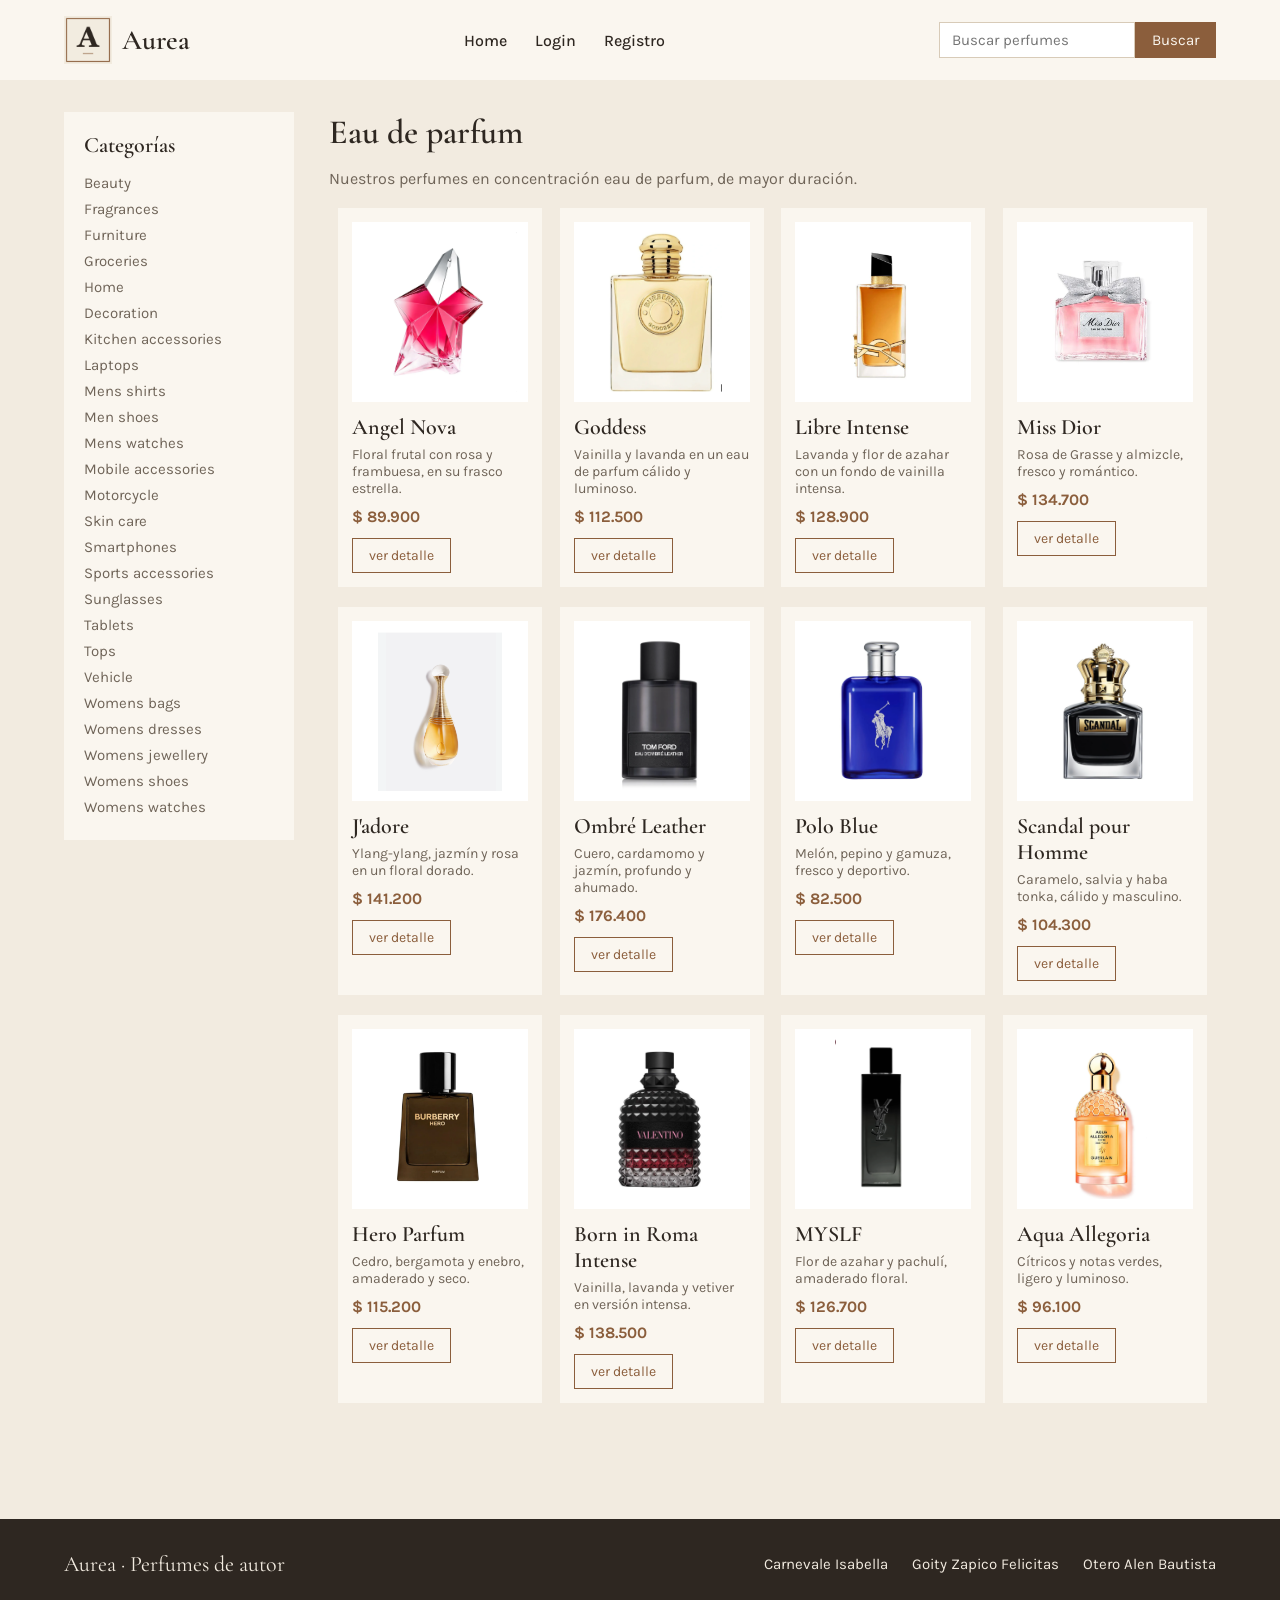
==== category.html @ e2be3e42 "correccion errores" ====
<!DOCTYPE html>
<html lang="es">
<head>
  <meta charset="UTF-8">
  <meta name="viewport" content="width=device-width, initial-scale=1.0">
  <title>Eau de parfum - Aurea</title>
  <link rel="preconnect" href="https://fonts.googleapis.com">
  <link rel="preconnect" href="https://fonts.gstatic.com" crossorigin>
  <link href="https://fonts.googleapis.com/css2?family=Cormorant+Garamond:wght@500;600&family=Karla:wght@400;500;700&display=swap" rel="stylesheet">
  <link rel="stylesheet" href="./css/styles.css">
</head>
<body>

  <header class="cabecera">
    <div class="contenedor">
      <a href="index.html" class="logo">
        <img src="./img/logo.jpg" alt="Logo de Aurea">
        <span class="logo-texto">Aurea</span>
      </a>
      <nav>
        <ul class="menu">
          <li><a href="./index.html">Home</a></li>
          <li><a href="./login.html">Login</a></li>
          <li><a href="./register.html">Registro</a></li>
        </ul>
      </nav>
      <form class="buscador" action="./search-results.html" method="get" value="">
        <input type="text" name="busqueda" placeholder="Buscar perfumes">
        <button type="submit">Buscar</button>
      </form>
    </div>
  </header>

  <div class="contenedor cuerpo">

    <aside class="categorias">
      <h2>Categorías</h2>
      <ul>
        <li><a href="./category.html">Beauty</a></li>
        <li><a href="./category.html">Fragrances</a></li>
        <li><a href="./category.html">Furniture</a></li>
        <li><a href="./category.html">Groceries</a></li>
        <li><a href="./category.html">Home</a></li>
        <li><a href="./category.html">Decoration</a></li>
        <li><a href="./category.html">Kitchen accessories</a></li>
        <li><a href="./category.html">Laptops</a></li>
        <li><a href="./category.html">Mens shirts</a></li>
        <li><a href="./category.html">Men shoes</a></li>
        <li><a href="./category.html">Mens watches</a></li>
        <li><a href="./category.html">Mobile accessories</a></li>
        <li><a href="./category.html">Motorcycle</a></li>
        <li><a href="./category.html">Skin care</a></li>
        <li><a href="./category.html">Smartphones</a></li>
        <li><a href="./category.html">Sports accessories</a></li>
        <li><a href="./category.html">Sunglasses</a></li>
        <li><a href="./category.html">Tablets</a></li>
        <li><a href="./category.html">Tops</a></li>
        <li><a href="./category.html">Vehicle</a></li>
        <li><a href="./category.html">Womens bags</a></li>
        <li><a href="./category.html">Womens dresses</a></li>
        <li><a href="./category.html">Womens jewellery</a></li>
        <li><a href="./category.html">Womens shoes</a></li>
        <li><a href="./category.html">Womens watches</a></li>
      </ul>
    </aside>

    <main class="principal">

      <section class="seccion">
        <h1 class="titulo-seccion">Eau de parfum</h1>
        <p class="bajada">Nuestros perfumes en concentración eau de parfum, de mayor duración.</p>
        <div class="grilla">
          <article class="tarjeta">
            <div class="foto">
              <img src="./img/perfume-01.png" alt="Frasco de Angel Nova de Mugler">
            </div>
            <h3>Angel Nova</h3>
            <p class="descripcion">Floral frutal con rosa y frambuesa, en su frasco estrella.</p>
            <p class="precio">$ 89.900</p>
            <a href="./product.html" class="boton">ver detalle</a>
          </article>
          <article class="tarjeta">
            <div class="foto">
              <img src="./img/perfume-03.png" alt="Frasco de Goddess de Burberry">
            </div>
            <h3>Goddess</h3>
            <p class="descripcion">Vainilla y lavanda en un eau de parfum cálido y luminoso.</p>
            <p class="precio">$ 112.500</p>
            <a href="./product.html" class="boton">ver detalle</a>
          </article>
          <article class="tarjeta">
            <div class="foto">
              <img src="./img/perfume-05.png" alt="Frasco de Libre Intense de Yves Saint Laurent">
            </div>
            <h3>Libre Intense</h3>
            <p class="descripcion">Lavanda y flor de azahar con un fondo de vainilla intensa.</p>
            <p class="precio">$ 128.900</p>
            <a href="./product.html" class="boton">ver detalle</a>
          </article>
          <article class="tarjeta">
            <div class="foto">
              <img src="./img/perfume-06.png" alt="Frasco de Miss Dior de Dior">
            </div>
            <h3>Miss Dior</h3>
            <p class="descripcion">Rosa de Grasse y almizcle, fresco y romántico.</p>
            <p class="precio">$ 134.700</p>
            <a href="./product.html" class="boton">ver detalle</a>
          </article>
          <article class="tarjeta">
            <div class="foto">
              <img src="./img/perfume-09.png" alt="Frasco de J'adore de Dior">
            </div>
            <h3>J'adore</h3>
            <p class="descripcion">Ylang-ylang, jazmín y rosa en un floral dorado.</p>
            <p class="precio">$ 141.200</p>
            <a href="./product.html" class="boton">ver detalle</a>
          </article>
          <article class="tarjeta">
            <div class="foto">
              <img src="./img/perfume-12.png" alt="Frasco de Ombré Leather de Tom Ford">
            </div>
            <h3>Ombré Leather</h3>
            <p class="descripcion">Cuero, cardamomo y jazmín, profundo y ahumado.</p>
            <p class="precio">$ 176.400</p>
            <a href="./product.html" class="boton">ver detalle</a>
          </article>
          <article class="tarjeta">
            <div class="foto">
              <img src="./img/perfume-13.png" alt="Frasco de Polo Blue de Ralph Lauren">
            </div>
            <h3>Polo Blue</h3>
            <p class="descripcion">Melón, pepino y gamuza, fresco y deportivo.</p>
            <p class="precio">$ 82.500</p>
            <a href="./product.html" class="boton">ver detalle</a>
          </article>
          <article class="tarjeta">
            <div class="foto">
              <img src="./img/perfume-15.png" alt="Frasco de Scandal pour Homme de Jean Paul Gaultier">
            </div>
            <h3>Scandal pour Homme</h3>
            <p class="descripcion">Caramelo, salvia y haba tonka, cálido y masculino.</p>
            <p class="precio">$ 104.300</p>
            <a href="./product.html" class="boton">ver detalle</a>
          </article>
          <article class="tarjeta">
            <div class="foto">
              <img src="./img/perfume-17.png" alt="Frasco de Hero Parfum de Burberry">
            </div>
            <h3>Hero Parfum</h3>
            <p class="descripcion">Cedro, bergamota y enebro, amaderado y seco.</p>
            <p class="precio">$ 115.200</p>
            <a href="./product.html" class="boton">ver detalle</a>
          </article>
          <article class="tarjeta">
            <div class="foto">
              <img src="./img/perfume-18.png" alt="Frasco de Born in Roma Intense de Valentino">
            </div>
            <h3>Born in Roma Intense</h3>
            <p class="descripcion">Vainilla, lavanda y vetiver en versión intensa.</p>
            <p class="precio">$ 138.500</p>
            <a href="./product.html" class="boton">ver detalle</a>
          </article>
          <article class="tarjeta">
            <div class="foto">
              <img src="./img/perfume-19.png" alt="Frasco de MYSLF de Yves Saint Laurent">
            </div>
            <h3>MYSLF</h3>
            <p class="descripcion">Flor de azahar y pachulí, amaderado floral.</p>
            <p class="precio">$ 126.700</p>
            <a href="./product.html" class="boton">ver detalle</a>
          </article>
          <article class="tarjeta">
            <div class="foto">
              <img src="./img/perfume-20.png" alt="Frasco de Aqua Allegoria de Guerlain">
            </div>
            <h3>Aqua Allegoria</h3>
            <p class="descripcion">Cítricos y notas verdes, ligero y luminoso.</p>
            <p class="precio">$ 96.100</p>
            <a href="./product.html" class="boton">ver detalle</a>
          </article>
        </div>
      </section>

    </main>

  </div>

  <footer class="pie">
    <div class="contenedor">
      <p class="pie-marca">Aurea · Perfumes de autor</p>
      <ul class="integrantes">
        <li>Carnevale Isabella</li>
        <li>Goity Zapico Felicitas</li>
        <li>Otero Alen Bautista</li>
      </ul>
    </div>
  </footer>

</body>
</html>
---- css/styles.css ----
* {
  margin: 0;
  padding: 0;
  box-sizing: border-box;
}

body {
  font-family: "Karla", Arial, sans-serif;
  background-color: #f2ebe0;
  color: #2e2721;
  font-size: 16px;
}

a {
  text-decoration: none;
  color: #8b5e3c;
}

ul {
  list-style: none;
}

h1 {
  font-family: "Cormorant Garamond", Georgia, serif;
  font-weight: 600;
}

h2 {
  font-family: "Cormorant Garamond", Georgia, serif;
  font-weight: 600;
}

h3 {
  font-family: "Cormorant Garamond", Georgia, serif;
  font-weight: 600;
}

.contenedor {
  width: 90%;
  margin: 0 auto;
}

.cabecera {
  background-color: #faf6ef;
  padding: 16px 0px;
}

.cabecera .contenedor {
  display: flex;
  flex-wrap: wrap;
  justify-content: space-between;
  align-items: center;
}

.logo {
  display: flex;
  align-items: center;
}

.logo img {
  width: 48px;
  height: 48px;
}

.logo-texto {
  font-family: "Cormorant Garamond", Georgia, serif;
  font-size: 28px;
  font-weight: 600;
  color: #2e2721;
  margin-left: 10px;
}

.menu {
  display: flex;
}

.menu li {
  margin: 0px 14px;
}

.menu a {
  color: #2e2721;
  font-weight: 500;
}

.buscador {
  display: flex;
}

.buscador input {
  padding: 8px 12px;
  border: 1px solid #d8cbb8;
  background-color: #ffffff;
  font-family: "Karla", Arial, sans-serif;
  font-size: 15px;
}

.buscador button {
  padding: 8px 16px;
  border: 1px solid #8b5e3c;
  background-color: #8b5e3c;
  color: #faf6ef;
  font-family: "Karla", Arial, sans-serif;
  font-size: 15px;
}

.cuerpo {
  display: flex;
  align-items: flex-start;
  margin-top: 32px;
  margin-bottom: 48px;
}

.categorias {
  width: 20%;
  background-color: #faf6ef;
  padding: 20px;
}

.categorias h2 {
  font-size: 22px;
  margin-bottom: 12px;
}

.categorias a {
  display: block;
  color: #6f6458;
  padding: 4px 0px;
  font-size: 15px;
}

.principal {
  width: 77%;
  margin-left: 3%;
}

.seccion {
  margin-bottom: 48px;
}

.titulo-seccion {
  font-size: 34px;
  margin-bottom: 16px;
}

.bajada {
  color: #6f6458;
  margin-bottom: 20px;
}

.grilla {
  display: flex;
  flex-wrap: wrap;
}

.tarjeta {
  width: 23%;
  margin: 0% 1% 20px 1%;
  background-color: #faf6ef;
  padding: 14px;
}

.foto {
  display: flex;
  justify-content: center;
  align-items: center;
  height: 180px;
  background-color: #ffffff;
  padding: 10px;
  margin-bottom: 12px;
}

.foto img {
  max-width: 100%;
  max-height: 160px;
}

.tarjeta h3 {
  font-size: 22px;
  margin-bottom: 6px;
}

.descripcion {
  color: #6f6458;
  font-size: 14px;
  margin-bottom: 10px;
}

.precio {
  font-weight: 700;
  color: #8b5e3c;
  margin-bottom: 12px;
}

.boton {
  display: inline-block;
  border: 1px solid #8b5e3c;
  color: #8b5e3c;
  padding: 8px 16px;
  font-size: 14px;
}

.detalle {
  display: flex;
  flex-wrap: wrap;
  align-items: flex-start;
  margin-bottom: 48px;
}

.detalle-foto {
  width: 42%;
  background-color: #ffffff;
  padding: 24px;
}

.detalle-foto img {
  display: block;
  max-width: 100%;
  max-height: 380px;
  margin: 0 auto;
}

.detalle-info {
  width: 53%;
  margin-left: 5%;
}

.marca {
  color: #6f6458;
  font-size: 14px;
  margin-bottom: 6px;
}

.detalle-info h1 {
  font-size: 48px;
  margin-bottom: 8px;
}

.precio-grande {
  font-size: 26px;
  font-weight: 700;
  color: #8b5e3c;
  margin-bottom: 16px;
}

.detalle-info .descripcion {
  font-size: 16px;
  margin-bottom: 20px;
}

.dato {
  margin-bottom: 8px;
}

.tags {
  display: flex;
  flex-wrap: wrap;
  margin-top: 16px;
}

.tags li {
  background-color: #e8dccb;
  color: #5c3f28;
  padding: 4px 12px;
  margin-right: 8px;
  font-size: 14px;
}

.review {
  background-color: #faf6ef;
  padding: 16px 20px;
  margin-bottom: 12px;
}

.rating {
  color: #8b5e3c;
  margin-bottom: 6px;
}

.review-datos {
  color: #6f6458;
  font-size: 14px;
  margin-top: 8px;
}

.sin-resultados {
  background-color: #e8dccb;
  color: #5c3f28;
  padding: 16px 20px;
  margin-top: 12px;
}

.centrado {
  display: flex;
  justify-content: center;
  align-items: center;
  height: 560px;
}

.formulario {
  width: 55%;
  background-color: #faf6ef;
  padding: 32px;
}

.formulario label {
  display: block;
  font-size: 14px;
  color: #6f6458;
  margin-bottom: 6px;
}

.control {
  width: 100%;
  padding: 10px 12px;
  margin-bottom: 16px;
  border: 1px solid #d8cbb8;
  background-color: #ffffff;
  font-family: "Karla", Arial, sans-serif;
  font-size: 15px;
}

.check {
  display: flex;
  align-items: center;
  margin-bottom: 16px;
}

.check label {
  margin: 0px 0px 0px 8px;
}

.boton-lleno {
  display: block;
  width: 100%;
  padding: 12px;
  border: 1px solid #8b5e3c;
  background-color: #8b5e3c;
  color: #faf6ef;
  font-family: "Karla", Arial, sans-serif;
  font-size: 16px;
  margin-bottom: 14px;
}

.link-form {
  display: block;
  text-align: center;
  font-size: 15px;
}

.pie {
  background-color: #2e2721;
  color: #f2ebe0;
  padding: 32px 0px;
}

.pie .contenedor {
  display: flex;
  flex-wrap: wrap;
  justify-content: space-between;
  align-items: center;
}

.pie-marca {
  font-family: "Cormorant Garamond", Georgia, serif;
  font-size: 22px;
}

.integrantes {
  display: flex;
  flex-wrap: wrap;
}

.integrantes li {
  margin-left: 24px;
  font-size: 15px;
}

@media (max-width: 900px) {
  .tarjeta {
    width: 31.33%;
  }

  .formulario {
    width: 80%;
  }
}

@media (max-width: 600px) {
  .cabecera .contenedor {
    justify-content: center;
  }

  .menu {
    margin: 14px 0px;
  }

  .cuerpo {
    flex-wrap: wrap;
  }

  .categorias {
    width: 100%;
    margin-left: 0px;
  }
  
  .principal {
    width: 100%;
    margin-left: 0px;
  }

  .detalle-foto {
    width: 100%;
    margin-left: 0px;
  }

  .detalle-info {
    width: 100%;
    margin-left: 0px;
  }

  .formulario {
    width: 100%;
    margin-left: 0px;
  }

  .categorias {
    margin-bottom: 24px;
  }

  .tarjeta {
    width: 48%;
  }

  .foto {
    height: 130px;
  }

  .foto img {
    max-height: 110px;
  }

  .detalle-foto img {
    max-height: 260px;
  }

  .detalle-info {
    margin-top: 20px;
  }

  .centrado {
    height: auto;
    padding: 24px 0px;
  }

  .pie .contenedor {
    justify-content: center;
    text-align: center;
  }

  .integrantes {
    justify-content: center;
    margin-top: 12px;
  }

  .integrantes li {
    margin: 0px 10px;
  }
}
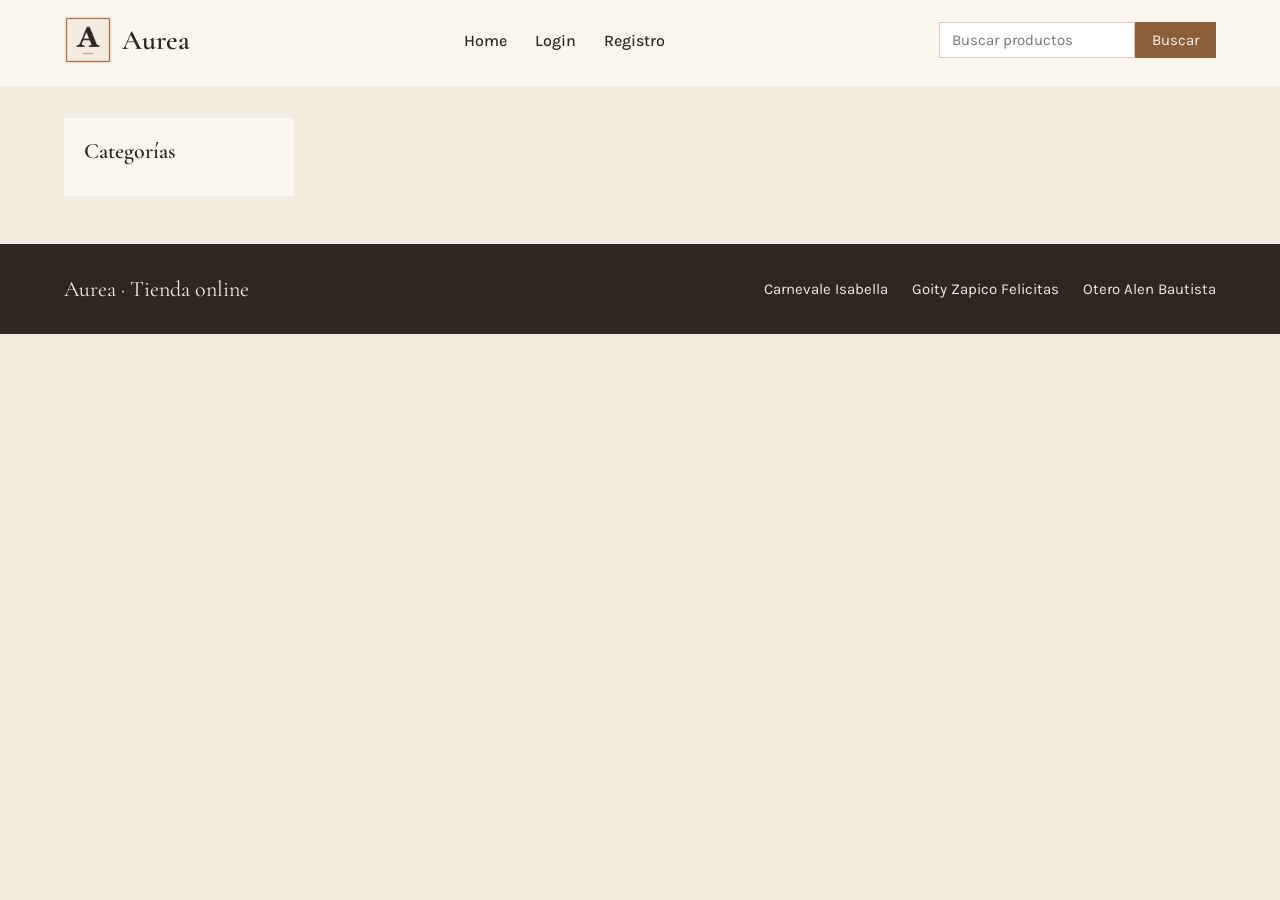
==== commit aa502673: "vacio home y categoria para cargarlas desde la api" ====
--- a/category.html
+++ b/category.html
@@ -3,7 +3,7 @@
 <head>
   <meta charset="UTF-8">
   <meta name="viewport" content="width=device-width, initial-scale=1.0">
-  <title>Eau de parfum - Aurea</title>
+  <title>Categoría - Aurea</title>
   <link rel="preconnect" href="https://fonts.googleapis.com">
   <link rel="preconnect" href="https://fonts.gstatic.com" crossorigin>
   <link href="https://fonts.googleapis.com/css2?family=Cormorant+Garamond:wght@500;600&family=Karla:wght@400;500;700&display=swap" rel="stylesheet">
@@ -19,15 +19,18 @@
       </a>
       <nav>
         <ul class="menu">
-          <li><a href="./index.html">Home</a></li>
-          <li><a href="./login.html">Login</a></li>
-          <li><a href="./register.html">Registro</a></li>
+          <li><a href="index.html">Home</a></li>
+          <li id="item-login"><a href="login.html">Login</a></li>
+          <li id="item-registro"><a href="register.html">Registro</a></li>
+          <li id="saludo">Bienvenido: <span id="email-usuario"></span></li>
+          <li id="item-logout"><a href="#" id="logout">logout</a></li>
         </ul>
       </nav>
-      <form class="buscador" action="./search-results.html" method="get" value="">
-        <input type="text" name="busqueda" placeholder="Buscar perfumes">
+      <form class="buscador" id="form-buscador" action="search-results.html" method="get">
+        <input type="text" name="busqueda" id="campo-busqueda" placeholder="Buscar productos">
         <button type="submit">Buscar</button>
       </form>
+      <p class="error error-busqueda" id="error-busqueda"></p>
     </div>
   </header>
 
@@ -35,149 +38,15 @@
 
     <aside class="categorias">
       <h2>Categorías</h2>
-      <ul>
-        <li><a href="./category.html">Beauty</a></li>
-        <li><a href="./category.html">Fragrances</a></li>
-        <li><a href="./category.html">Furniture</a></li>
-        <li><a href="./category.html">Groceries</a></li>
-        <li><a href="./category.html">Home</a></li>
-        <li><a href="./category.html">Decoration</a></li>
-        <li><a href="./category.html">Kitchen accessories</a></li>
-        <li><a href="./category.html">Laptops</a></li>
-        <li><a href="./category.html">Mens shirts</a></li>
-        <li><a href="./category.html">Men shoes</a></li>
-        <li><a href="./category.html">Mens watches</a></li>
-        <li><a href="./category.html">Mobile accessories</a></li>
-        <li><a href="./category.html">Motorcycle</a></li>
-        <li><a href="./category.html">Skin care</a></li>
-        <li><a href="./category.html">Smartphones</a></li>
-        <li><a href="./category.html">Sports accessories</a></li>
-        <li><a href="./category.html">Sunglasses</a></li>
-        <li><a href="./category.html">Tablets</a></li>
-        <li><a href="./category.html">Tops</a></li>
-        <li><a href="./category.html">Vehicle</a></li>
-        <li><a href="./category.html">Womens bags</a></li>
-        <li><a href="./category.html">Womens dresses</a></li>
-        <li><a href="./category.html">Womens jewellery</a></li>
-        <li><a href="./category.html">Womens shoes</a></li>
-        <li><a href="./category.html">Womens watches</a></li>
+      <ul id="lista-categorias">
       </ul>
     </aside>
 
     <main class="principal">
 
       <section class="seccion">
-        <h1 class="titulo-seccion">Eau de parfum</h1>
-        <p class="bajada">Nuestros perfumes en concentración eau de parfum, de mayor duración.</p>
-        <div class="grilla">
-          <article class="tarjeta">
-            <div class="foto">
-              <img src="./img/perfume-01.png" alt="Frasco de Angel Nova de Mugler">
-            </div>
-            <h3>Angel Nova</h3>
-            <p class="descripcion">Floral frutal con rosa y frambuesa, en su frasco estrella.</p>
-            <p class="precio">$ 89.900</p>
-            <a href="./product.html" class="boton">ver detalle</a>
-          </article>
-          <article class="tarjeta">
-            <div class="foto">
-              <img src="./img/perfume-03.png" alt="Frasco de Goddess de Burberry">
-            </div>
-            <h3>Goddess</h3>
-            <p class="descripcion">Vainilla y lavanda en un eau de parfum cálido y luminoso.</p>
-            <p class="precio">$ 112.500</p>
-            <a href="./product.html" class="boton">ver detalle</a>
-          </article>
-          <article class="tarjeta">
-            <div class="foto">
-              <img src="./img/perfume-05.png" alt="Frasco de Libre Intense de Yves Saint Laurent">
-            </div>
-            <h3>Libre Intense</h3>
-            <p class="descripcion">Lavanda y flor de azahar con un fondo de vainilla intensa.</p>
-            <p class="precio">$ 128.900</p>
-            <a href="./product.html" class="boton">ver detalle</a>
-          </article>
-          <article class="tarjeta">
-            <div class="foto">
-              <img src="./img/perfume-06.png" alt="Frasco de Miss Dior de Dior">
-            </div>
-            <h3>Miss Dior</h3>
-            <p class="descripcion">Rosa de Grasse y almizcle, fresco y romántico.</p>
-            <p class="precio">$ 134.700</p>
-            <a href="./product.html" class="boton">ver detalle</a>
-          </article>
-          <article class="tarjeta">
-            <div class="foto">
-              <img src="./img/perfume-09.png" alt="Frasco de J'adore de Dior">
-            </div>
-            <h3>J'adore</h3>
-            <p class="descripcion">Ylang-ylang, jazmín y rosa en un floral dorado.</p>
-            <p class="precio">$ 141.200</p>
-            <a href="./product.html" class="boton">ver detalle</a>
-          </article>
-          <article class="tarjeta">
-            <div class="foto">
-              <img src="./img/perfume-12.png" alt="Frasco de Ombré Leather de Tom Ford">
-            </div>
-            <h3>Ombré Leather</h3>
-            <p class="descripcion">Cuero, cardamomo y jazmín, profundo y ahumado.</p>
-            <p class="precio">$ 176.400</p>
-            <a href="./product.html" class="boton">ver detalle</a>
-          </article>
-          <article class="tarjeta">
-            <div class="foto">
-              <img src="./img/perfume-13.png" alt="Frasco de Polo Blue de Ralph Lauren">
-            </div>
-            <h3>Polo Blue</h3>
-            <p class="descripcion">Melón, pepino y gamuza, fresco y deportivo.</p>
-            <p class="precio">$ 82.500</p>
-            <a href="./product.html" class="boton">ver detalle</a>
-          </article>
-          <article class="tarjeta">
-            <div class="foto">
-              <img src="./img/perfume-15.png" alt="Frasco de Scandal pour Homme de Jean Paul Gaultier">
-            </div>
-            <h3>Scandal pour Homme</h3>
-            <p class="descripcion">Caramelo, salvia y haba tonka, cálido y masculino.</p>
-            <p class="precio">$ 104.300</p>
-            <a href="./product.html" class="boton">ver detalle</a>
-          </article>
-          <article class="tarjeta">
-            <div class="foto">
-              <img src="./img/perfume-17.png" alt="Frasco de Hero Parfum de Burberry">
-            </div>
-            <h3>Hero Parfum</h3>
-            <p class="descripcion">Cedro, bergamota y enebro, amaderado y seco.</p>
-            <p class="precio">$ 115.200</p>
-            <a href="./product.html" class="boton">ver detalle</a>
-          </article>
-          <article class="tarjeta">
-            <div class="foto">
-              <img src="./img/perfume-18.png" alt="Frasco de Born in Roma Intense de Valentino">
-            </div>
-            <h3>Born in Roma Intense</h3>
-            <p class="descripcion">Vainilla, lavanda y vetiver en versión intensa.</p>
-            <p class="precio">$ 138.500</p>
-            <a href="./product.html" class="boton">ver detalle</a>
-          </article>
-          <article class="tarjeta">
-            <div class="foto">
-              <img src="./img/perfume-19.png" alt="Frasco de MYSLF de Yves Saint Laurent">
-            </div>
-            <h3>MYSLF</h3>
-            <p class="descripcion">Flor de azahar y pachulí, amaderado floral.</p>
-            <p class="precio">$ 126.700</p>
-            <a href="./product.html" class="boton">ver detalle</a>
-          </article>
-          <article class="tarjeta">
-            <div class="foto">
-              <img src="./img/perfume-20.png" alt="Frasco de Aqua Allegoria de Guerlain">
-            </div>
-            <h3>Aqua Allegoria</h3>
-            <p class="descripcion">Cítricos y notas verdes, ligero y luminoso.</p>
-            <p class="precio">$ 96.100</p>
-            <a href="./product.html" class="boton">ver detalle</a>
-          </article>
+        <h1 class="titulo-seccion" id="titulo-categoria"></h1>
+        <div class="grilla" id="grilla-categoria">
         </div>
       </section>
 
@@ -187,7 +56,7 @@
 
   <footer class="pie">
     <div class="contenedor">
-      <p class="pie-marca">Aurea · Perfumes de autor</p>
+      <p class="pie-marca">Aurea · Tienda online</p>
       <ul class="integrantes">
         <li>Carnevale Isabella</li>
         <li>Goity Zapico Felicitas</li>
@@ -195,6 +64,5 @@
       </ul>
     </div>
   </footer>
-
 </body>
 </html>
--- a/css/styles.css
+++ b/css/styles.css
@@ -376,6 +376,30 @@
   font-size: 15px;
 }
 
+#saludo {
+  display: none;
+  color: #6f6458;
+}
+
+#item-logout {
+  display: none;
+}
+
+.error {
+  color: #a3402b;
+  font-size: 14px;
+}
+
+.error-busqueda {
+  width: 100%;
+  text-align: right;
+  margin-top: 6px;
+}
+
+.error-form {
+  margin-bottom: 12px;
+}
+
 @media (max-width: 900px) {
   .tarjeta {
     width: 31.33%;
